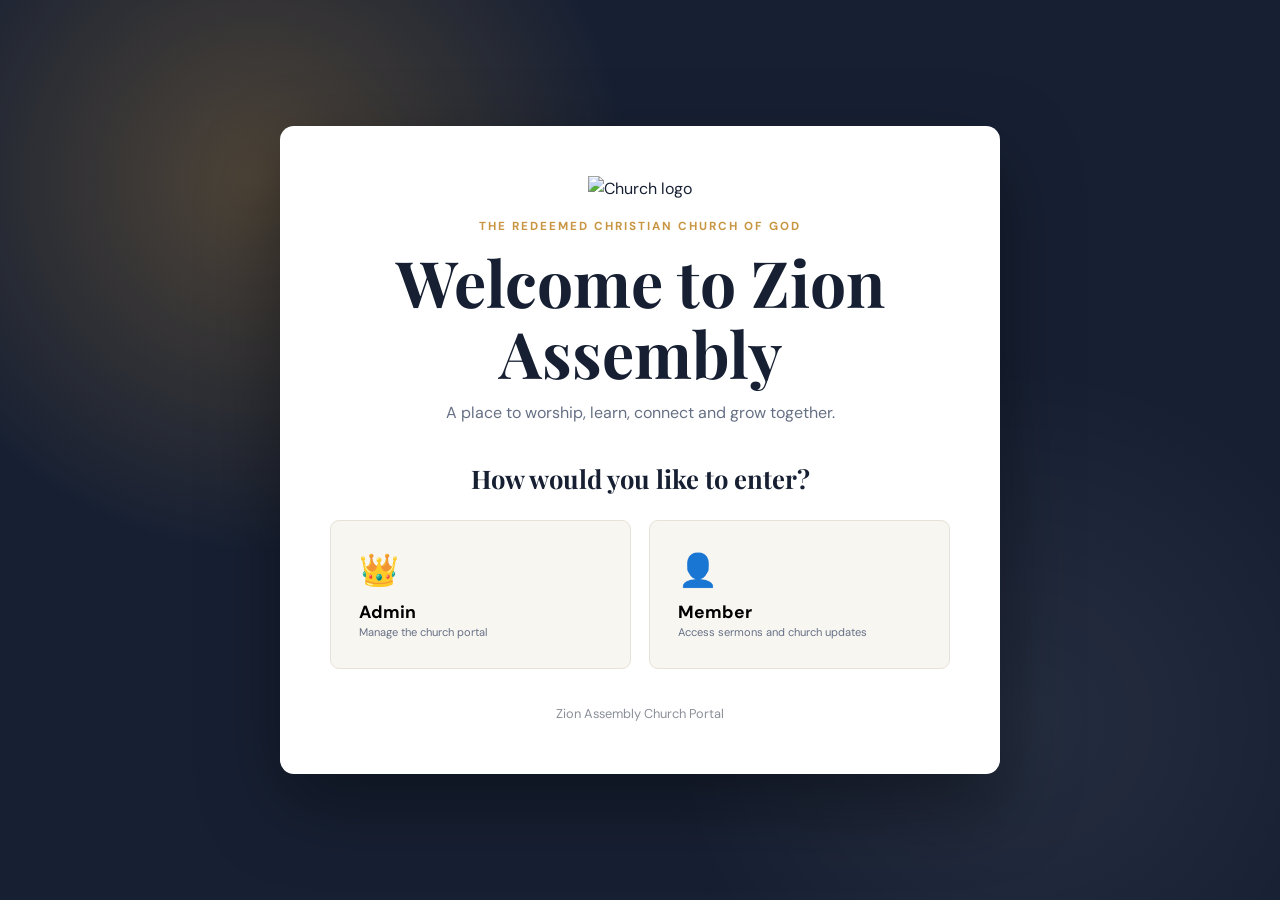
==== admin.html @ f1836b88 "Add files via upload" ====
<!DOCTYPE html>
<html lang="en">
<head>
<meta charset="UTF-8"><meta name="viewport" content="width=device-width, initial-scale=1.0">
<title>Admin Dashboard | Zion Assembly</title><link rel="stylesheet" href="style.css">
</head>
<body>
<header class="site-header"><div class="container nav">
<a class="brand" href="admin.html"><img src="assets/logo.png" alt="Church logo"><span>Zion Assembly Admin</span></a>
<button class="menu-toggle">☰</button>
<nav id="nav-links"><a href="#dashboard">Dashboard</a><a href="#sermons-admin">Sermons</a><a href="#events-admin">Events</a><a href="#announcements-admin">Announcements</a><button id="logout" class="nav-button">Exit</button></nav>
</div></header>

<main>
<section id="dashboard" class="admin-banner"><div class="container"><p class="eyebrow">Admin Dashboard</p><h1>Manage your church portal.</h1><p>Add and edit the information shown to members on this browser.</p></div></section>
<section class="section container">
<div class="stats admin-stats"><div><strong id="a-sermons">0</strong><span>Sermons</span></div><div><strong id="a-events">0</strong><span>Events</span></div><div><strong id="a-announcements">0</strong><span>Announcements</span></div></div>

<div id="sermons-admin" class="admin-panel"><div class="panel-heading"><div><p class="eyebrow">Message Library</p><h2>Manage Sermons</h2></div></div>
<form id="sermon-form" class="admin-form">
<input type="hidden" name="id"><input required name="title" placeholder="Sermon title"><input name="speaker" placeholder="Speaker">
<input required name="date" type="date"><input name="description" placeholder="Short description"><input name="file" placeholder="File path e.g. sermons/my-sermon.pdf">
<div class="form-actions"><button class="btn primary" type="submit">Save Sermon</button><button id="sermon-cancel" class="btn ghost" type="button">Clear</button></div>
</form><div id="admin-sermon-list" class="admin-list"></div></div>

<div id="events-admin" class="admin-panel"><div class="panel-heading"><div><p class="eyebrow">Calendar</p><h2>Manage Events</h2></div></div>
<form id="event-form" class="admin-form"><input type="hidden" name="id"><input required name="title" placeholder="Event title"><input required name="date" type="date"><input name="time" placeholder="Time"><input name="location" placeholder="Location"><input name="description" placeholder="Description"><div class="form-actions"><button class="btn primary" type="submit">Save Event</button><button id="event-cancel" class="btn ghost" type="button">Clear</button></div></form>
<div id="admin-event-list" class="admin-list"></div></div>

<div id="announcements-admin" class="admin-panel"><div class="panel-heading"><div><p class="eyebrow">Updates</p><h2>Manage Announcements</h2></div></div>
<form id="announcement-form" class="admin-form"><input type="hidden" name="id"><input required name="title" placeholder="Announcement title"><input required name="date" type="date"><textarea name="body" rows="3" placeholder="Announcement details"></textarea><div class="form-actions"><button class="btn primary" type="submit">Save Announcement</button><button id="announcement-cancel" class="btn ghost" type="button">Clear</button></div></form>
<div id="admin-announcement-list" class="admin-list"></div></div>

<div class="security-note"><strong>Important:</strong> This GitHub Pages version stores content in the current browser only. It is a front-end prototype, not a secure multi-device admin system. For real private admin authentication and shared uploads, connect the site to a backend such as Supabase or Firebase.</div>
</section>
</main>
<footer><div class="container"><p>© <span id="year"></span> Zion Assembly Church.</p></div></footer>
<script src="config.js"></script><script src="admin.js"></script>
</body></html>
---- style.css ----
@import url('https://fonts.googleapis.com/css2?family=DM+Sans:wght@400;500;600;700&family=Playfair+Display:wght@600;700&display=swap');
:root{--ink:#172033;--muted:#667085;--cream:#f8f6f1;--gold:#c89542;--gold2:#e5bb70;--white:#fff;--line:#e7e2d8;--soft:#f1eee7;--danger:#a83c3c}
*{box-sizing:border-box;scroll-behavior:smooth}body{margin:0;color:var(--ink);font-family:'DM Sans',sans-serif;background:var(--cream);line-height:1.6}.container{width:min(1120px,90%);margin:auto}
.site-header{position:sticky;top:0;z-index:20;background:#fffffff2;border-bottom:1px solid var(--line);backdrop-filter:blur(12px)}.nav{min-height:76px;display:flex;align-items:center;justify-content:space-between}.brand{display:flex;align-items:center;gap:11px;color:var(--ink);text-decoration:none;font:600 1.2rem 'Playfair Display',serif}.brand img{width:52px;height:52px;object-fit:contain}.brand span{white-space:nowrap}nav{display:flex;align-items:center;gap:22px}nav a,.nav-button{color:var(--ink);text-decoration:none;font-weight:600;font-size:.92rem;background:none;border:0;font-family:inherit;cursor:pointer}.nav-button{padding:8px 12px;border:1px solid var(--line);border-radius:5px}.menu-toggle{display:none;border:0;background:none;font-size:1.5rem}
.hero,.portal-hero{min-height:590px;display:flex;align-items:center;background:radial-gradient(circle at 80% 20%,#c8954230,transparent 30%),linear-gradient(120deg,#172033 0%,#27344d 100%);color:white}.hero-content{padding:90px 0}.eyebrow{text-transform:uppercase;letter-spacing:2px;color:var(--gold);font-size:.73rem;font-weight:700;margin:0 0 12px}.hero h1,.portal-hero h1{font:700 clamp(2.8rem,7vw,5.6rem)/1.08 'Playfair Display',serif;margin:0 0 22px}.hero h1 span,.portal-hero h1 span{color:var(--gold2)}.hero-text{font-size:1.08rem;max-width:560px;color:#e9edf4}.hero-actions{display:flex;gap:12px;margin-top:30px}.btn{display:inline-block;padding:13px 22px;border-radius:5px;text-decoration:none;font-weight:700;border:0;cursor:pointer;font-family:inherit}.primary{background:var(--gold);color:white}.secondary{border:1px solid #ffffff99;color:white}.ghost{background:transparent;border:1px solid var(--line);color:var(--ink)}.full{width:100%}
.quick-links,.stats{display:grid;grid-template-columns:repeat(3,1fr);gap:18px}.quick-links{margin-top:-45px;position:relative}.quick-links a{background:white;padding:24px;display:flex;gap:16px;text-decoration:none;color:var(--ink);box-shadow:0 12px 30px #17203312;border:1px solid var(--line)}.quick-links strong{font-size:1.5rem}.quick-links span{font-weight:700}.quick-links small{display:block;color:var(--muted);font-weight:400}
.section{padding:95px 0}.section-heading{display:flex;justify-content:space-between;align-items:end;margin-bottom:30px}.section-heading h2,.about h2,.contact-section h2,.form-card h2,.admin-panel h2{font:700 clamp(2rem,4vw,3.2rem)/1.15 'Playfair Display',serif;margin:0}.section-heading>p,.muted{color:var(--muted);max-width:360px}.sermon-grid{display:grid;grid-template-columns:repeat(3,1fr);gap:20px}.sermon-card,.event-card,.announcement,.form-card,.admin-panel{background:white;border:1px solid var(--line);border-radius:8px}.sermon-card{padding:25px}.sermon-card .date,.announcement .date{color:var(--gold);font-size:.78rem;font-weight:700;text-transform:uppercase}.sermon-card h3,.event-card h3,.announcement h3{font:700 1.35rem 'Playfair Display',serif;margin:12px 0}.sermon-card p,.announcement p{color:var(--muted);font-size:.92rem}.download{display:inline-block;margin-top:12px;color:var(--ink);font-weight:700;text-decoration:none;border-bottom:2px solid var(--gold)}.unavailable{display:inline-block;margin-top:12px;color:#8a8f99;font-size:.85rem}.search-row{margin-bottom:24px}.search-row input{width:100%;padding:15px 17px;border:1px solid var(--line);border-radius:6px;font:inherit;background:white}
.stats{margin-top:-35px;position:relative}.stats>div{background:white;border:1px solid var(--line);padding:22px;text-align:center;box-shadow:0 10px 25px #17203310}.stats strong{display:block;font:700 2rem 'Playfair Display',serif;color:var(--gold)}.stats span{color:var(--muted);font-size:.85rem}.soft-section{background:var(--soft)}.event-grid{display:grid;grid-template-columns:repeat(3,1fr);gap:20px}.event-card{padding:24px}.event-date{color:var(--gold);font-weight:700;text-transform:uppercase;font-size:.8rem}.event-card p,.event-card small{color:var(--muted)}.announcement-list{display:grid;grid-template-columns:repeat(2,1fr);gap:20px}.announcement{padding:25px}.verse-section{background:#172033;color:white;padding:70px 0}.verse-card{max-width:760px;text-align:center}.verse-card blockquote{font:600 clamp(1.7rem,3vw,2.6rem)/1.3 'Playfair Display',serif;margin:10px 0}.verse-card cite{color:#d9dde5}.about{background:#172033;color:white}.about-grid{display:grid;grid-template-columns:1fr 1fr;gap:70px}.about-grid p{color:#d8dce5;font-size:1.05rem}.placeholder-box{border:1px solid #ffffff25;padding:18px;margin-top:25px}.placeholder-box p{margin:5px 0;font-size:.9rem}.contact-section{background:white}.contact-grid{display:grid;grid-template-columns:repeat(3,1fr);gap:20px;margin-top:35px}.contact-grid>div{border:1px solid var(--line);padding:20px}.contact-grid p{color:var(--muted)}footer{background:var(--ink);color:#d8dce5;padding:25px 0;font-size:.85rem}
.form-card{padding:35px;max-width:800px;margin:auto}.simple-form{display:grid;gap:14px;margin-top:25px}.simple-form input,.simple-form textarea,.admin-form input,.admin-form textarea{width:100%;padding:13px;border:1px solid var(--line);border-radius:5px;font:inherit}.success-message{color:#39704b}.admin-banner{background:#172033;color:white;padding:70px 0}.admin-banner h1{font:700 clamp(2.4rem,5vw,4rem) 'Playfair Display',serif;margin:0}.admin-banner p:not(.eyebrow){color:#d8dce5}.admin-stats{margin-top:30px}.admin-panel{padding:30px;margin-top:35px}.panel-heading{margin-bottom:25px}.admin-form{display:grid;grid-template-columns:repeat(2,1fr);gap:12px}.admin-form input:nth-of-type(1),.admin-form textarea{grid-column:span 2}.form-actions{grid-column:span 2;display:flex;gap:10px}.admin-list{margin-top:25px;display:grid;gap:10px}.admin-item{display:flex;justify-content:space-between;gap:20px;align-items:center;padding:15px;background:var(--soft);border:1px solid var(--line)}.admin-item small{display:block;color:var(--muted)}.admin-item button{border:0;background:white;padding:8px 11px;border-radius:4px;cursor:pointer;margin-left:6px}.admin-item .danger{color:var(--danger)}.security-note{margin-top:35px;padding:18px;border-left:4px solid var(--gold);background:#fff8e9;color:#55472f}.empty-state{padding:30px;background:white;border:1px dashed var(--line);color:var(--muted);grid-column:1/-1}
.gate-body{min-height:100vh;background:#172033;color:var(--ink);overflow-x:hidden}.gate-bg{position:fixed;inset:0;background:radial-gradient(circle at 20% 20%,#c8954250,transparent 30%),radial-gradient(circle at 80% 80%,#ffffff10,transparent 30%);pointer-events:none}.gate-shell{min-height:100vh;display:grid;place-items:center;padding:30px;position:relative}.gate-card{width:min(720px,100%);background:#fff;padding:50px;border-radius:14px;box-shadow:0 30px 80px #0006;text-align:center}.gate-logo{width:105px;height:105px;object-fit:contain;margin-bottom:15px}.gate-card h1{font:700 clamp(2.2rem,5vw,4rem)/1.1 'Playfair Display',serif;margin:8px 0 12px}.gate-card h2{font:700 1.6rem 'Playfair Display',serif}.lead{color:var(--muted);max-width:500px;margin:0 auto 35px}.role-grid{display:grid;grid-template-columns:1fr 1fr;gap:18px;margin-top:25px}.role-card{border:1px solid var(--line);background:var(--cream);padding:28px;border-radius:9px;cursor:pointer;text-align:left;font-family:inherit;transition:.2s}.role-card:hover{transform:translateY(-3px);border-color:var(--gold);box-shadow:0 12px 30px #17203314}.role-icon{font-size:2rem;display:block;margin-bottom:10px}.role-card strong{display:block;font-size:1.1rem}.role-card small{color:var(--muted)}.hidden{display:none!important}.back-btn{border:0;background:none;color:var(--muted);cursor:pointer;font:inherit;display:block;margin-bottom:15px}.role-badge{display:inline-block;background:#f3eadb;color:#73501e;padding:7px 12px;border-radius:99px;font-size:.75rem;font-weight:700}.gate-step form{text-align:left;max-width:430px;margin:25px auto 0}.gate-step label{display:block;font-weight:700;margin-bottom:7px}.password-wrap{display:flex;border:1px solid var(--line);border-radius:6px;overflow:hidden}.password-wrap input{flex:1;border:0;padding:14px;font:inherit;min-width:0}.password-wrap input:focus{outline:0}.password-wrap button{border:0;background:var(--soft);padding:0 13px;cursor:pointer}.error-message{color:var(--danger);min-height:25px;font-size:.9rem}.gate-note{color:#8b9099;font-size:.8rem;margin:35px 0 0}
code{background:var(--soft);padding:2px 5px;border-radius:3px}
@media(max-width:760px){nav{display:none;position:absolute;top:76px;left:0;right:0;background:white;padding:20px;flex-direction:column;align-items:stretch}.nav-button{text-align:left}.menu-toggle{display:block}.quick-links,.sermon-grid,.event-grid,.announcement-list,.about-grid,.contact-grid,.stats{grid-template-columns:1fr}.quick-links{margin-top:0;padding-top:20px}.section{padding:70px 0}.section-heading{display:block}.section-heading>p{margin-top:12px}.hero,.portal-hero{min-height:540px}.hero-content{padding:60px 0}.admin-form{grid-template-columns:1fr}.admin-form input:nth-of-type(1),.admin-form textarea,.form-actions{grid-column:span 1}.gate-card{padding:35px 22px}.role-grid{grid-template-columns:1fr}.brand{font-size:1rem}.brand img{width:46px;height:46px}.stats{margin-top:0}.admin-item{align-items:flex-start;flex-direction:column}}
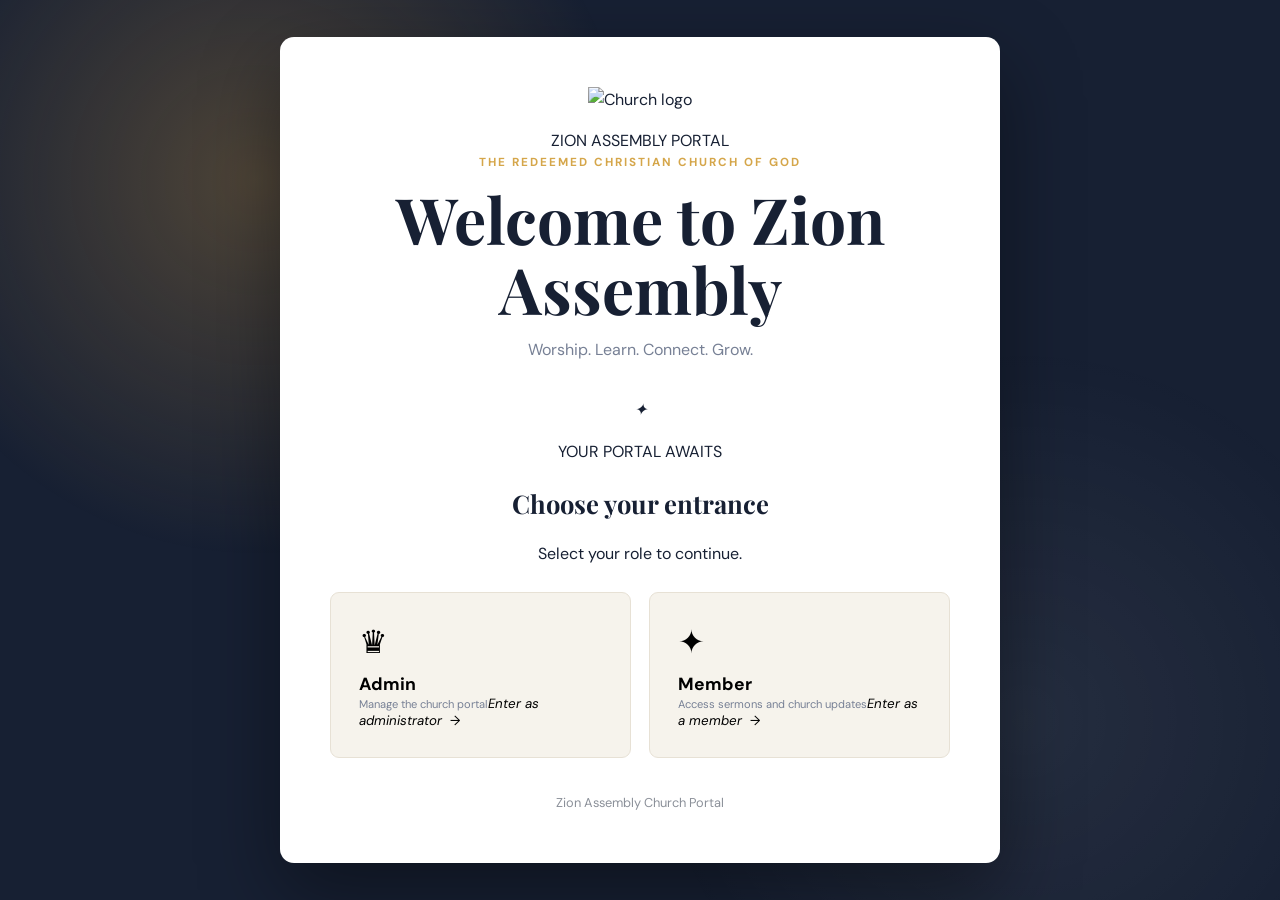
==== commit 3c71c6fe: "Add files via upload" ====
--- a/admin.html
+++ b/admin.html
@@ -1,39 +1,4 @@
-<!DOCTYPE html>
-<html lang="en">
-<head>
-<meta charset="UTF-8"><meta name="viewport" content="width=device-width, initial-scale=1.0">
-<title>Admin Dashboard | Zion Assembly</title><link rel="stylesheet" href="style.css">
-</head>
-<body>
-<header class="site-header"><div class="container nav">
-<a class="brand" href="admin.html"><img src="assets/logo.png" alt="Church logo"><span>Zion Assembly Admin</span></a>
-<button class="menu-toggle">☰</button>
-<nav id="nav-links"><a href="#dashboard">Dashboard</a><a href="#sermons-admin">Sermons</a><a href="#events-admin">Events</a><a href="#announcements-admin">Announcements</a><button id="logout" class="nav-button">Exit</button></nav>
-</div></header>
-
-<main>
-<section id="dashboard" class="admin-banner"><div class="container"><p class="eyebrow">Admin Dashboard</p><h1>Manage your church portal.</h1><p>Add and edit the information shown to members on this browser.</p></div></section>
-<section class="section container">
-<div class="stats admin-stats"><div><strong id="a-sermons">0</strong><span>Sermons</span></div><div><strong id="a-events">0</strong><span>Events</span></div><div><strong id="a-announcements">0</strong><span>Announcements</span></div></div>
-
-<div id="sermons-admin" class="admin-panel"><div class="panel-heading"><div><p class="eyebrow">Message Library</p><h2>Manage Sermons</h2></div></div>
-<form id="sermon-form" class="admin-form">
-<input type="hidden" name="id"><input required name="title" placeholder="Sermon title"><input name="speaker" placeholder="Speaker">
-<input required name="date" type="date"><input name="description" placeholder="Short description"><input name="file" placeholder="File path e.g. sermons/my-sermon.pdf">
-<div class="form-actions"><button class="btn primary" type="submit">Save Sermon</button><button id="sermon-cancel" class="btn ghost" type="button">Clear</button></div>
-</form><div id="admin-sermon-list" class="admin-list"></div></div>
-
-<div id="events-admin" class="admin-panel"><div class="panel-heading"><div><p class="eyebrow">Calendar</p><h2>Manage Events</h2></div></div>
-<form id="event-form" class="admin-form"><input type="hidden" name="id"><input required name="title" placeholder="Event title"><input required name="date" type="date"><input name="time" placeholder="Time"><input name="location" placeholder="Location"><input name="description" placeholder="Description"><div class="form-actions"><button class="btn primary" type="submit">Save Event</button><button id="event-cancel" class="btn ghost" type="button">Clear</button></div></form>
-<div id="admin-event-list" class="admin-list"></div></div>
-
-<div id="announcements-admin" class="admin-panel"><div class="panel-heading"><div><p class="eyebrow">Updates</p><h2>Manage Announcements</h2></div></div>
-<form id="announcement-form" class="admin-form"><input type="hidden" name="id"><input required name="title" placeholder="Announcement title"><input required name="date" type="date"><textarea name="body" rows="3" placeholder="Announcement details"></textarea><div class="form-actions"><button class="btn primary" type="submit">Save Announcement</button><button id="announcement-cancel" class="btn ghost" type="button">Clear</button></div></form>
-<div id="admin-announcement-list" class="admin-list"></div></div>
-
-<div class="security-note"><strong>Important:</strong> This GitHub Pages version stores content in the current browser only. It is a front-end prototype, not a secure multi-device admin system. For real private admin authentication and shared uploads, connect the site to a backend such as Supabase or Firebase.</div>
-</section>
-</main>
-<footer><div class="container"><p>© <span id="year"></span> Zion Assembly Church.</p></div></footer>
-<script src="config.js"></script><script src="admin.js"></script>
-</body></html>
+<!DOCTYPE html><html lang="en"><head><meta charset="UTF-8"><meta name="viewport" content="width=device-width, initial-scale=1.0"><title>Admin Dashboard | Zion Assembly</title><link rel="stylesheet" href="style.css"></head><body class="portal-body admin-body">
+<header class="topbar"><div class="container topbar-inner"><a class="brand" href="admin.html"><img src="assets/logo.png" alt="RCCG logo"><span><b>ZION</b> ASSEMBLY <em>ADMIN</em></span></a><div class="top-actions"><span class="live-pill admin-live"><i></i> Admin Area</span><button id="logout" class="logout-btn">Exit</button></div></div></header>
+<div class="app-shell container"><aside class="sidebar"><div class="side-label">CONTROL ROOM</div><nav class="side-nav"><a class="active" href="admin.html"><span>⌂</span> Dashboard</a><a href="admin-sermons.html"><span>♫</span> Manage Sermons</a><a href="admin-events.html"><span>◷</span> Manage Events</a><a href="admin-announcements.html"><span>✦</span> Announcements</a></nav><div class="side-quote"><small>ADMIN NOTE</small><p>Keep the portal fresh with current messages and church updates.</p></div></aside>
+<main class="dashboard-main"><section class="admin-welcome"><div><p class="eyebrow">Zion Assembly • Control Room</p><h1>Good to see you, Admin.</h1><p>Everything you need to keep the member portal organised.</p></div><img src="assets/logo.png" alt="RCCG logo"></section><section class="admin-overview"><a href="admin-sermons.html" class="overview-card"><span>♫</span><div><small>SERMONS</small><strong id="a-sermons">0</strong><p>Manage message library</p></div><b>→</b></a><a href="admin-events.html" class="overview-card"><span>◷</span><div><small>EVENTS</small><strong id="a-events">0</strong><p>Manage church calendar</p></div><b>→</b></a><a href="admin-announcements.html" class="overview-card"><span>✦</span><div><small>ANNOUNCEMENTS</small><strong id="a-announcements">0</strong><p>Publish member updates</p></div><b>→</b></a></section><div class="security-note"><strong>Heads up:</strong> this GitHub Pages version stores portal content in the current browser. It is a front-end prototype, not a secure multi-device admin system. Real shared uploads would need a backend.</div></main></div><footer><div class="container"><p>© <span id="year"></span> Zion Assembly Church • Admin.</p></div></footer><script src="config.js"></script><script src="admin.js"></script></body></html>
--- a/style.css
+++ b/style.css
@@ -10,3 +10,15 @@
 .gate-body{min-height:100vh;background:#172033;color:var(--ink);overflow-x:hidden}.gate-bg{position:fixed;inset:0;background:radial-gradient(circle at 20% 20%,#c8954250,transparent 30%),radial-gradient(circle at 80% 80%,#ffffff10,transparent 30%);pointer-events:none}.gate-shell{min-height:100vh;display:grid;place-items:center;padding:30px;position:relative}.gate-card{width:min(720px,100%);background:#fff;padding:50px;border-radius:14px;box-shadow:0 30px 80px #0006;text-align:center}.gate-logo{width:105px;height:105px;object-fit:contain;margin-bottom:15px}.gate-card h1{font:700 clamp(2.2rem,5vw,4rem)/1.1 'Playfair Display',serif;margin:8px 0 12px}.gate-card h2{font:700 1.6rem 'Playfair Display',serif}.lead{color:var(--muted);max-width:500px;margin:0 auto 35px}.role-grid{display:grid;grid-template-columns:1fr 1fr;gap:18px;margin-top:25px}.role-card{border:1px solid var(--line);background:var(--cream);padding:28px;border-radius:9px;cursor:pointer;text-align:left;font-family:inherit;transition:.2s}.role-card:hover{transform:translateY(-3px);border-color:var(--gold);box-shadow:0 12px 30px #17203314}.role-icon{font-size:2rem;display:block;margin-bottom:10px}.role-card strong{display:block;font-size:1.1rem}.role-card small{color:var(--muted)}.hidden{display:none!important}.back-btn{border:0;background:none;color:var(--muted);cursor:pointer;font:inherit;display:block;margin-bottom:15px}.role-badge{display:inline-block;background:#f3eadb;color:#73501e;padding:7px 12px;border-radius:99px;font-size:.75rem;font-weight:700}.gate-step form{text-align:left;max-width:430px;margin:25px auto 0}.gate-step label{display:block;font-weight:700;margin-bottom:7px}.password-wrap{display:flex;border:1px solid var(--line);border-radius:6px;overflow:hidden}.password-wrap input{flex:1;border:0;padding:14px;font:inherit;min-width:0}.password-wrap input:focus{outline:0}.password-wrap button{border:0;background:var(--soft);padding:0 13px;cursor:pointer}.error-message{color:var(--danger);min-height:25px;font-size:.9rem}.gate-note{color:#8b9099;font-size:.8rem;margin:35px 0 0}
 code{background:var(--soft);padding:2px 5px;border-radius:3px}
 @media(max-width:760px){nav{display:none;position:absolute;top:76px;left:0;right:0;background:white;padding:20px;flex-direction:column;align-items:stretch}.nav-button{text-align:left}.menu-toggle{display:block}.quick-links,.sermon-grid,.event-grid,.announcement-list,.about-grid,.contact-grid,.stats{grid-template-columns:1fr}.quick-links{margin-top:0;padding-top:20px}.section{padding:70px 0}.section-heading{display:block}.section-heading>p{margin-top:12px}.hero,.portal-hero{min-height:540px}.hero-content{padding:60px 0}.admin-form{grid-template-columns:1fr}.admin-form input:nth-of-type(1),.admin-form textarea,.form-actions{grid-column:span 1}.gate-card{padding:35px 22px}.role-grid{grid-template-columns:1fr}.brand{font-size:1rem}.brand img{width:46px;height:46px}.stats{margin-top:0}.admin-item{align-items:flex-start;flex-direction:column}}
+
+/* ===== ZION ASSEMBLY PORTAL REDESIGN ===== */
+:root{--navy:#0b1220;--navy2:#121c30;--gold:#d5a64a;--gold2:#f0ca7a;--cream:#f6f3ec;--paper:#fffdf8;--muted:#778095;--line:#e7e1d5;--shadow:0 22px 55px rgba(11,18,32,.10)}
+html{scroll-behavior:smooth}body.portal-body{background:#f4f5f7;color:#172033}body.portal-body footer{margin-top:50px}
+.topbar{position:sticky;top:0;z-index:50;background:rgba(11,18,32,.96);border-bottom:1px solid rgba(255,255,255,.08);backdrop-filter:blur(18px)}.topbar-inner{min-height:74px;display:flex;align-items:center;justify-content:space-between}.brand{color:#fff;font-family:'DM Sans',sans-serif;font-weight:600;letter-spacing:.5px}.brand b{color:var(--gold2);font-weight:800}.brand em{font-style:normal;font-size:.63rem;letter-spacing:1.5px;color:#9ea8bb;margin-left:5px}.brand img{width:45px;height:45px;border-radius:50%;background:#fff;padding:2px}.top-actions{display:flex;align-items:center;gap:12px}.live-pill{display:inline-flex;align-items:center;gap:7px;padding:7px 11px;border:1px solid rgba(255,255,255,.13);border-radius:99px;color:#dfe5ef;font-size:.76rem}.live-pill i{width:7px;height:7px;border-radius:50%;background:#6fe59c;box-shadow:0 0 0 5px rgba(111,229,156,.09)}.admin-live i{background:var(--gold2);box-shadow:0 0 0 5px rgba(240,202,122,.09)}.logout-btn{border:1px solid rgba(255,255,255,.18);background:transparent;color:#fff;padding:8px 13px;border-radius:8px;cursor:pointer;font:600 .82rem 'DM Sans',sans-serif}.logout-btn:hover{border-color:var(--gold);color:var(--gold2)}
+.app-shell{display:grid;grid-template-columns:230px minmax(0,1fr);gap:34px;padding-top:34px;min-height:calc(100vh - 75px)}.sidebar{position:sticky;top:100px;height:fit-content;background:var(--navy);border-radius:18px;padding:22px 14px;color:#fff;box-shadow:var(--shadow)}.side-label{font-size:.65rem;letter-spacing:2px;color:#7f8aa0;font-weight:800;padding:4px 12px 14px}.side-nav{display:grid;gap:5px}.side-nav a{display:flex;align-items:center;gap:11px;padding:12px 13px;color:#aeb8c9;text-decoration:none;border-radius:10px;font-size:.88rem;font-weight:600;transition:.18s}.side-nav a span{width:20px;text-align:center;color:#8390a5;font-size:1rem}.side-nav a:hover,.side-nav a.active{background:linear-gradient(90deg,rgba(213,166,74,.16),rgba(213,166,74,.05));color:#fff}.side-nav a.active span{color:var(--gold2)}.side-quote{border-top:1px solid rgba(255,255,255,.09);margin-top:20px;padding:20px 12px 4px}.side-quote small{font-size:.58rem;letter-spacing:1.5px;color:var(--gold2);font-weight:800}.side-quote p{font:600 .82rem/1.55 'Playfair Display',serif;color:#d9deea}.side-quote strong{font-size:.65rem;color:#8792a7}
+.dashboard-main{min-width:0;padding-bottom:40px}.welcome-panel,.admin-welcome{min-height:260px;border-radius:22px;padding:42px 46px;display:flex;align-items:center;justify-content:space-between;overflow:hidden;position:relative;background:radial-gradient(circle at 75% 20%,rgba(213,166,74,.22),transparent 28%),linear-gradient(135deg,#10192b,#1b2943);color:#fff;box-shadow:var(--shadow)}.welcome-panel:after,.admin-welcome:after{content:'';position:absolute;width:320px;height:320px;border:1px solid rgba(240,202,122,.14);border-radius:50%;right:-90px;bottom:-170px}.welcome-panel h1,.admin-welcome h1{font:700 clamp(2.4rem,5vw,4.3rem)/1.05 'Playfair Display',serif;margin:0 0 12px}.welcome-panel p:not(.eyebrow),.admin-welcome p:not(.eyebrow){color:#c9d0dd;max-width:560px}.welcome-mark,.admin-welcome img{position:relative;z-index:1;width:145px;height:145px;display:grid;place-items:center;flex-shrink:0}.welcome-mark img,.admin-welcome img{width:115px;height:115px;object-fit:contain;border-radius:50%;background:#fff;padding:5px}.welcome-mark span{position:absolute;bottom:4px;background:var(--gold);padding:4px 9px;border-radius:99px;font-size:.58rem;font-weight:900;letter-spacing:1.5px;color:#172033}
+.dash-grid{display:grid;grid-template-columns:1.3fr 1fr 1fr;gap:15px;margin-top:18px}.feature-card{min-height:190px;padding:24px;border:1px solid var(--line);background:var(--paper);border-radius:17px;text-decoration:none;color:var(--ink);display:flex;flex-direction:column;justify-content:space-between;box-shadow:0 10px 35px rgba(11,18,32,.05);transition:.2s}.feature-card:hover{transform:translateY(-4px);box-shadow:var(--shadow);border-color:#d9c8a7}.feature-card.featured{background:linear-gradient(145deg,#fffaf0,#fff);border-color:#e2d1af}.feature-card .card-icon{width:42px;height:42px;border-radius:12px;display:grid;place-items:center;background:#172033;color:var(--gold2);font-size:1.25rem}.feature-card small{display:block;color:var(--gold);font-weight:900;letter-spacing:1.3px;font-size:.6rem;margin-top:18px}.feature-card h2{font:700 1.25rem 'Playfair Display',serif;margin:5px 0}.feature-card p{color:var(--muted);font-size:.82rem;margin:0}.feature-card>b{align-self:flex-end;color:var(--gold);font-size:1.3rem}.dashboard-row{display:grid;grid-template-columns:minmax(0,1.55fr) minmax(250px,.7fr);gap:18px;margin-top:18px}.dash-panel{background:var(--paper);border:1px solid var(--line);border-radius:17px;padding:26px;box-shadow:0 10px 35px rgba(11,18,32,.04)}.panel-top{display:flex;justify-content:space-between;align-items:end;margin-bottom:18px}.panel-top h2,.mini-panel h2{font:700 1.65rem 'Playfair Display',serif;margin:0}.panel-top a,.gold-link{color:#9a6c22;font-size:.78rem;font-weight:800;text-decoration:none}.announcement-list.compact{display:grid;grid-template-columns:repeat(2,1fr);gap:12px}.announcement{padding:17px;border-radius:12px;background:#f8f7f3;border:1px solid #ece8df}.announcement h3{font-size:1.02rem;margin:7px 0}.announcement p{margin:0;font-size:.8rem;line-height:1.55}.date{color:#9a6c22;font-size:.67rem;text-transform:uppercase;letter-spacing:1px;font-weight:900}.quick-stat{display:flex;justify-content:space-between;align-items:center;padding:15px 0;border-bottom:1px solid var(--line);font-size:.85rem;color:var(--muted)}.quick-stat strong{font:700 1.6rem 'Playfair Display',serif;color:var(--navy)}.gold-link{display:block;margin-top:18px}
+.page-heading{padding:25px 4px 24px}.page-heading h1{font:700 clamp(2.6rem,5vw,4rem)/1.05 'Playfair Display',serif;margin:0 0 8px}.page-heading>p:not(.eyebrow){color:var(--muted);max-width:650px}.search-row{margin:0 0 20px}.search-row input{background:var(--paper);border-radius:12px;padding:16px 18px;box-shadow:0 8px 25px rgba(11,18,32,.04)}.sermon-grid{display:grid;grid-template-columns:repeat(2,minmax(0,1fr));gap:15px}.sermon-card{background:var(--paper);border:1px solid var(--line);border-radius:16px;padding:22px;box-shadow:0 8px 30px rgba(11,18,32,.04);transition:.18s}.sermon-card:hover{transform:translateY(-3px);box-shadow:var(--shadow)}.sermon-top{display:flex;align-items:center;justify-content:space-between}.message-icon{width:40px;height:40px;border-radius:11px;background:#172033;color:var(--gold2);display:grid;place-items:center}.sermon-card h3{font-size:1.28rem;margin:17px 0 7px}.sermon-card p{color:var(--muted);font-size:.84rem;min-height:42px}.speaker{font-weight:800;color:#465066}.download{display:inline-flex;gap:8px;margin-top:18px;padding:9px 12px;border-radius:8px;background:#172033;color:#fff;text-decoration:none;font-size:.76rem;font-weight:800}.download b{color:var(--gold2)}.unavailable{display:inline-block;margin-top:18px;color:#9aa1ad;font-size:.75rem}.event-grid{display:grid;gap:13px}.event-card{background:var(--paper);border:1px solid var(--line);border-radius:16px;padding:20px;display:grid;grid-template-columns:70px 1fr;gap:18px;align-items:center}.calendar-tile{height:70px;border-radius:14px;background:#172033;color:#fff;display:grid;place-items:center;align-content:center}.calendar-tile strong{font:700 1.7rem 'Playfair Display',serif;color:var(--gold2);line-height:1}.calendar-tile span{text-transform:uppercase;font-size:.58rem;letter-spacing:1px}.event-card h3{margin:5px 0;font-size:1.2rem}.event-card p,.event-card small{font-size:.8rem;color:var(--muted);margin:4px 0}.form-card{background:var(--paper);border:1px solid var(--line);border-radius:17px;padding:30px;box-shadow:var(--shadow)}.prayer-card{max-width:760px}.simple-form{display:grid;gap:17px}.simple-form label{font-size:.78rem;font-weight:800;color:#4c5669}.simple-form input,.simple-form textarea{display:block;margin-top:7px;background:#fff;width:100%;border:1px solid var(--line);border-radius:10px;padding:13px;font:inherit}.simple-form textarea{resize:vertical}.success-message{color:#34714d;font-size:.82rem}.about-hero{border-radius:22px;background:#172033;color:#fff;padding:45px;display:flex;justify-content:space-between;align-items:center;overflow:hidden}.about-hero h1{font:700 clamp(2.8rem,5vw,4.5rem) 'Playfair Display',serif;margin:0}.about-hero p:not(.eyebrow){color:#ccd3df;max-width:570px}.about-hero img{width:130px;height:130px;border-radius:50%;background:#fff;padding:5px}.about-cards{display:grid;grid-template-columns:repeat(3,1fr);gap:15px;margin-top:18px}.about-cards article{background:var(--paper);border:1px solid var(--line);padding:25px;border-radius:16px}.about-cards span{color:var(--gold);font-weight:900;font-size:.7rem}.about-cards h2{font:700 1.5rem 'Playfair Display',serif;margin:22px 0 8px}.about-cards p,.info-banner>p{color:var(--muted);font-size:.85rem}.info-banner{margin-top:18px;border-radius:17px;background:#f8efe0;border:1px solid #ead8b8;padding:25px;display:flex;justify-content:space-between;gap:30px;align-items:center}.info-banner h2{font:700 1.7rem 'Playfair Display',serif;margin:0}
+.admin-overview{display:grid;grid-template-columns:repeat(3,1fr);gap:15px;margin-top:18px}.overview-card{background:var(--paper);border:1px solid var(--line);border-radius:16px;padding:22px;text-decoration:none;color:var(--ink);display:flex;gap:15px;align-items:center;transition:.2s}.overview-card:hover{transform:translateY(-3px);box-shadow:var(--shadow)}.overview-card>span{width:44px;height:44px;border-radius:12px;background:#172033;color:var(--gold2);display:grid;place-items:center;font-size:1.15rem}.overview-card small{display:block;color:var(--gold);font-weight:900;font-size:.58rem;letter-spacing:1.2px}.overview-card strong{font:700 1.8rem 'Playfair Display',serif}.overview-card p{margin:0;color:var(--muted);font-size:.72rem}.overview-card>b{margin-left:auto;color:var(--gold);font-size:1.3rem}.admin-panel{background:var(--paper);border:1px solid var(--line);border-radius:17px;padding:28px}.admin-form{display:grid;grid-template-columns:repeat(2,1fr);gap:12px}.admin-form input,.admin-form textarea{background:#fff;border-radius:9px;padding:13px}.admin-form input:nth-of-type(1),.admin-form textarea{grid-column:span 2}.form-actions{grid-column:span 2;display:flex;gap:10px}.admin-list{margin-top:24px;display:grid;gap:9px}.admin-item{background:#f7f6f2;border:1px solid #ebe6dc;border-radius:11px;padding:13px 15px;display:flex;justify-content:space-between;align-items:center;gap:15px}.admin-item strong{font-size:.85rem}.admin-item small{display:block;color:var(--muted);font-size:.7rem}.admin-item button{border:1px solid var(--line);background:#fff;padding:7px 10px;border-radius:7px;cursor:pointer;font:600 .72rem 'DM Sans',sans-serif}.admin-item .danger{color:#a83c3c}.admin-welcome img{width:120px;height:120px;object-fit:contain;border-radius:50%;background:#fff;padding:5px}.security-note{margin-top:18px;border-radius:12px;padding:15px 17px;background:#fff7e8;border:1px solid #ead8b8;color:#655331;font-size:.75rem}
+@media(max-width:900px){.app-shell{grid-template-columns:1fr}.sidebar{position:static}.side-nav{grid-template-columns:repeat(5,1fr)}.side-nav a{justify-content:center;flex-direction:column;gap:4px;padding:9px 4px;font-size:.62rem}.side-quote{display:none}.dash-grid,.admin-overview{grid-template-columns:1fr}.dashboard-row{grid-template-columns:1fr}.welcome-panel,.admin-welcome{padding:32px}.announcement-list.compact{grid-template-columns:1fr}.about-cards{grid-template-columns:1fr 1fr}}
+@media(max-width:620px){.topbar-inner{min-height:66px}.brand{font-size:.86rem}.brand img{width:39px;height:39px}.live-pill{display:none}.app-shell{width:94%;padding-top:18px}.sidebar{padding:9px}.side-nav{grid-template-columns:repeat(5,1fr)}.side-nav a span{font-size:.9rem}.welcome-panel,.admin-welcome,.about-hero{padding:25px;min-height:235px}.welcome-mark,.admin-welcome img,.about-hero img{display:none}.sermon-grid,.about-cards{grid-template-columns:1fr}.info-banner{display:block}.info-banner>p{margin-top:15px}.admin-form{grid-template-columns:1fr}.admin-form input:nth-of-type(1),.admin-form textarea,.form-actions{grid-column:span 1}.event-card{grid-template-columns:58px 1fr}.calendar-tile{height:58px}.top-actions{gap:5px}}
